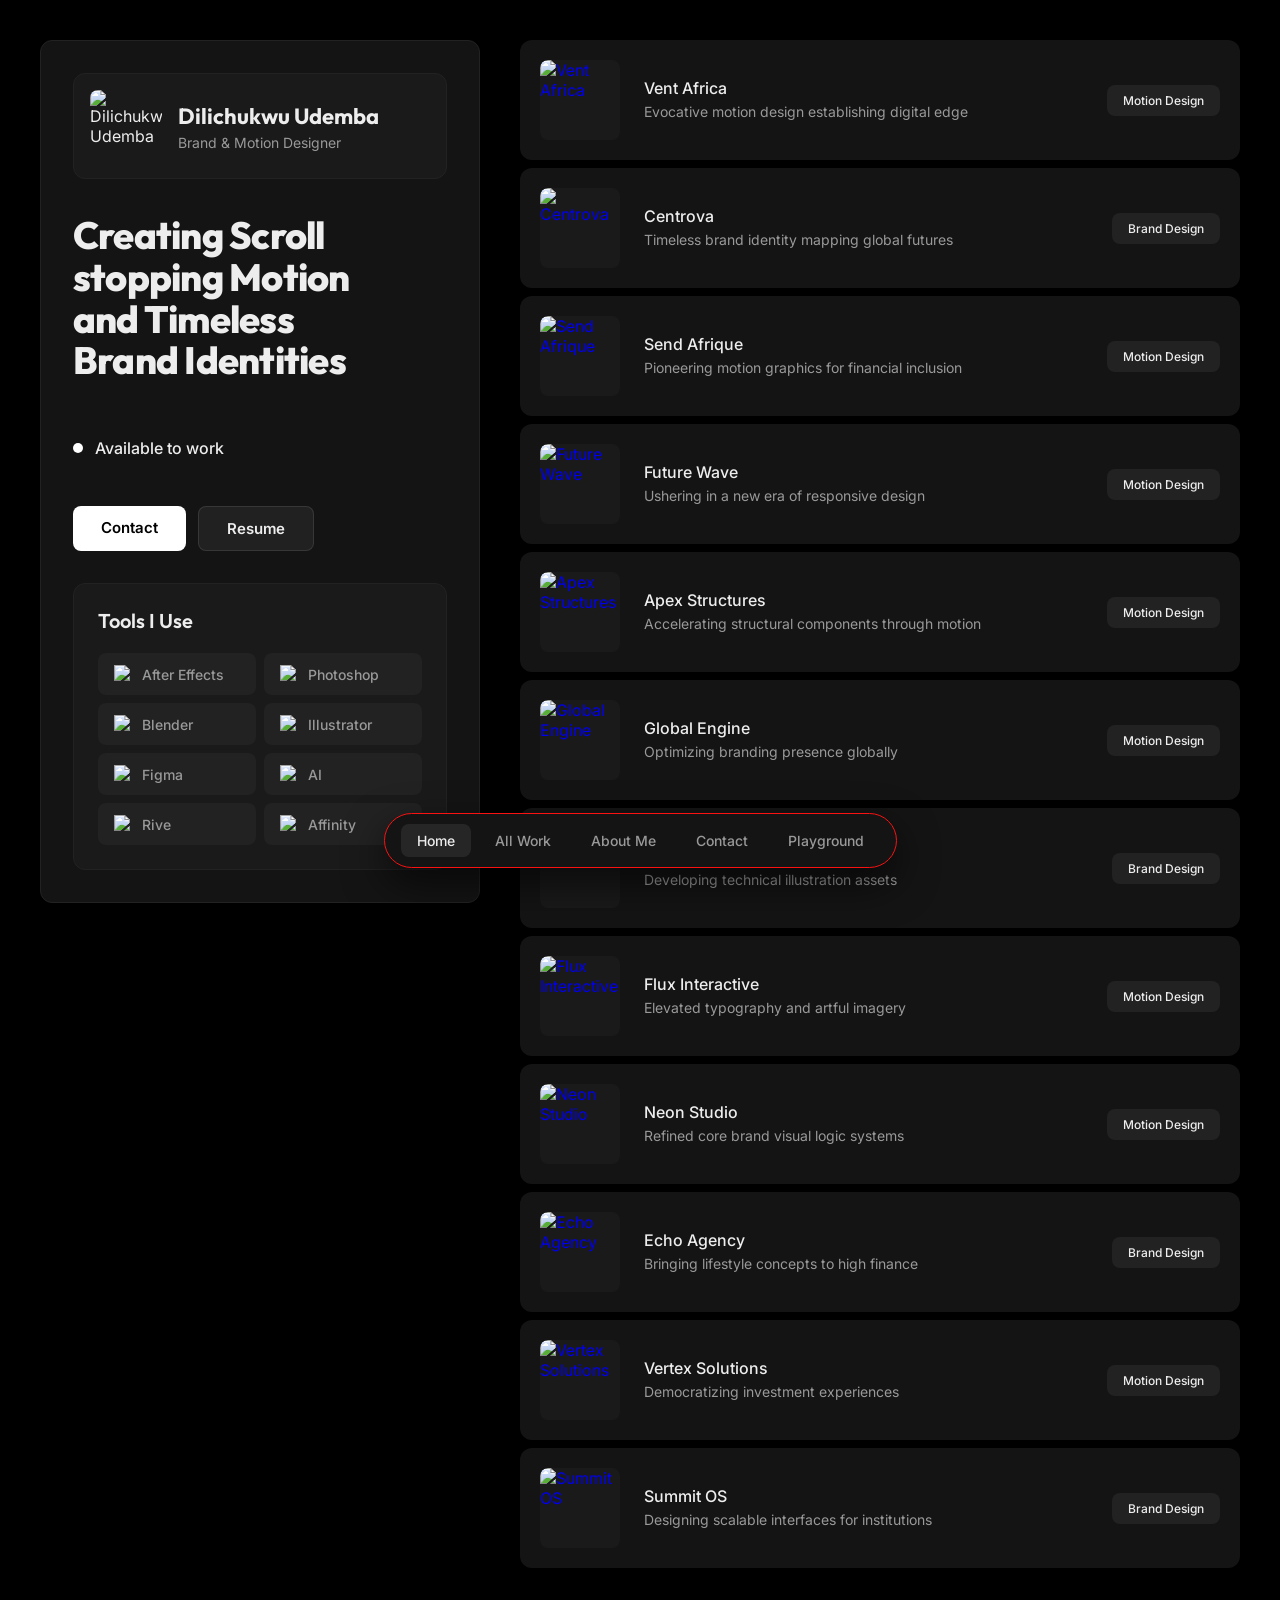
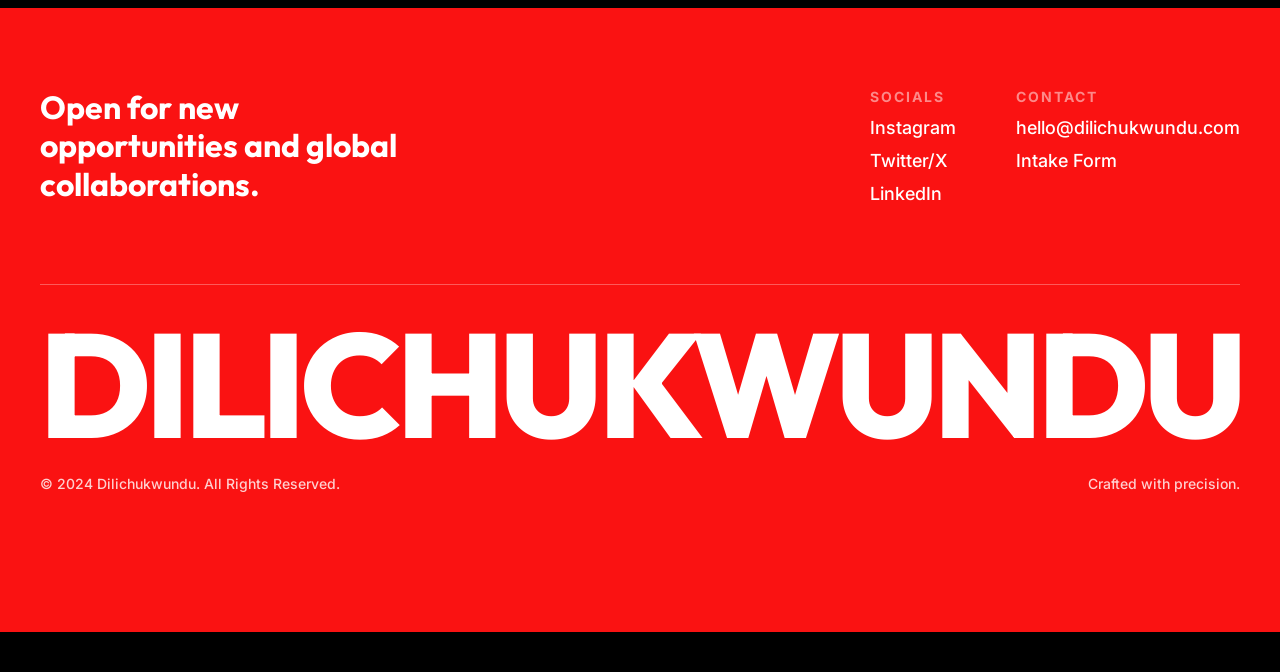
==== index.html @ 78cbc9ac "Initialize Headless Architecture" ====
<!DOCTYPE html>
<html lang="en">
<head>
    <meta charset="UTF-8">
    <meta name="viewport" content="width=device-width, initial-scale=1.0">
    <title>Dilichukwu Udemba - Design Portfolio</title>
    <link rel="stylesheet" href="style.css">
    <!-- Netlify Identity Widget for Decap CMS Auth -->
    <script src="https://identity.netlify.com/v1/netlify-identity-widget.js"></script>
</head>
<body>
    
    <div class="portfolio-container animate-fade-in">
        <!-- Left Panel -->
        <aside class="sidebar interactive-card">
            <div class="profile-card">
                <img src="https://images.unsplash.com/photo-1507003211169-0a1dd7228f2d?auto=format&fit=crop&w=100&h=100" alt="Dilichukwu Udemba" class="avatar interactive-scale">
                <div class="profile-info">
                    <h2>Dilichukwu Udemba</h2>
                    <p>Brand & Motion Designer</p>
                </div>
            </div>

            <h1 class="main-heading">
                Creating Scroll<br>stopping Motion<br>and Timeless<br>Brand Identities
            </h1>

            <div class="status-container">
                <div class="status-dot pulse"></div>
                <span class="status-text">Available to work</span>
            </div>

            <div class="button-group">
                <a href="contact.html" class="btn btn-primary interactive-btn" style="text-decoration:none; text-align:center;">Contact</a>
                <a href="https://drive.google.com/file/d/1yPds69o5Xn8-OzzATjPqBiv3O1xnr2qE/view?usp=sharing" target="_blank" class="btn btn-secondary interactive-btn" style="text-decoration:none; text-align:center;">Resume</a>
            </div>

            <div class="tools-section">
                <h3>Tools I Use</h3>
                <div class="tools-grid">
                    <span class="tool-pill"><img src="https://api.iconify.design/logos/adobe-after-effects.svg" alt="Ae">After Effects</span>
                    <span class="tool-pill"><img src="https://api.iconify.design/logos/adobe-photoshop.svg" alt="Ps">Photoshop</span>
                    <span class="tool-pill"><img src="https://api.iconify.design/logos/blender.svg" alt="Blender">Blender</span>
                    <span class="tool-pill"><img src="https://api.iconify.design/logos/adobe-illustrator.svg" alt="Ai">Illustrator</span>
                    <span class="tool-pill"><img src="https://api.iconify.design/logos/figma.svg" alt="Figma">Figma</span>
                    <span class="tool-pill"><img src="https://api.iconify.design/logos/openai-icon.svg" alt="AI">AI</span>
                    <span class="tool-pill"><img src="https://api.iconify.design/simple-icons/rive.svg?color=%23ff5e00" alt="Rive">Rive</span>
                    <span class="tool-pill"><img src="https://api.iconify.design/simple-icons/affinitydesigner.svg?color=%230a84ff" alt="Affinity">Affinity</span>
                </div>
            </div>
        </aside>

        <!-- Right Panel (Scrollable) -->
        <main class="projects-list">
            <!-- Content will be auto-injected by data.js acting as a CMS wrapper here! -->
        </main>
    </div>

    <!-- Global Footer -->
    <footer class="site-footer">
        <div class="footer-top">
            <div class="footer-copy">
                <h3 style="font-family: var(--font-heading); font-size: 32px; max-width: 400px; line-height: 1.2;">Open for new opportunities and global collaborations.</h3>
            </div>
            <div class="footer-links">
                <div class="footer-col">
                    <h5>Socials</h5>
                    <a href="#">Instagram</a>
                    <a href="#">Twitter/X</a>
                    <a href="#">LinkedIn</a>
                </div>
                <div class="footer-col">
                    <h5>Contact</h5>
                    <a href="mailto:hello@dilichukwundu.com">hello@dilichukwundu.com</a>
                    <a href="contact.html">Intake Form</a>
                </div>
            </div>
        </div>
        <div class="footer-bottom">
            <div class="bold-name">Dilichukwundu</div>
            <div class="footer-meta">
                <span>© 2024 Dilichukwundu. All Rights Reserved.</span>
                <span>Crafted with precision.</span>
            </div>
        </div>
    </footer>

    <!-- Floating Navigation -->
    <nav class="floating-nav animate-fade-in">
        <a href="index.html" class="nav-link active">Home</a>
        <div class="nav-dropdown">
            <a href="all-work.html" class="nav-link">All Work</a>
            <div class="dropdown-menu">
                <a href="all-work.html?filter=motion" class="dropdown-item">Motion Design</a>
                <a href="all-work.html?filter=brand" class="dropdown-item">Brand Design</a>
            </div>
        </div>
        <a href="about.html" class="nav-link">About Me</a>
        <a href="contact.html" class="nav-link">Contact</a>
        <a href="playground.html" class="nav-link">Playground</a>
    </nav>

    <!-- Content Engine -->
    <script src="data.js"></script>
    <script src="script.js"></script>
</body>
</html>
---- style.css ----
@import url('https://fonts.googleapis.com/css2?family=Outfit:wght@500;600;700;800&family=Inter:wght@400;500;600&display=swap');

:root {
    /* Solid Dark Theme Palette (No Glass) */
    --bg-main: #000000;
    --box-bg: #141414; /* Solid opaque grey replacing translucent glass logic */
    --box-inner: #1A1A1A; /* Lighter solid grey delineating embedded structures */
    --accent: #FFFFFF;
    --border-dim: #222222; /* Solid dark contour lines eliminating glassy rim-lighting */
    --text-primary: #EDEDED;
    --text-secondary: #999999;

    --font-heading: 'Outfit', sans-serif;
    --font-body: 'Inter', sans-serif;

    --radius-xl: 12px;
    --radius-lg: 12px;
    --radius-md: 8px;
    --radius-pill: 8px;
}

* {
    box-sizing: border-box;
    margin: 0;
    padding: 0;
}

body {
    background: var(--bg-main); /* Replaced gradient defining explicitly pure black void */
    color: var(--text-primary);
    font-family: var(--font-body);
    min-height: 100vh;
    padding: 40px;
    overflow-x: hidden; /* Guarantee strict boundary isolation against typographical expansions */
}

.portfolio-container {
    display: flex;
    flex-direction: row;
    align-items: flex-start;
    gap: 40px;
    width: 100%;
    max-width: 1800px;
    margin: 0;
    padding-bottom: 40px; /* Reduced padding closing layout gap preceding the footer */
    position: relative;
    z-index: 10;
}

/* Animations */
@keyframes fadeInUp {
    from {
        opacity: 0;
        transform: translateY(20px);
    }

    to {
        opacity: 1;
        transform: translateY(0);
    }
}

@keyframes pulse {
    0% {
        transform: scale(1);
        box-shadow: 0 0 0 0 rgba(255, 255, 255, 0.7);
    }

    70% {
        transform: scale(1.1);
        box-shadow: 0 0 0 10px rgba(255, 255, 255, 0);
    }

    100% {
        transform: scale(1);
        box-shadow: 0 0 0 0 rgba(255, 255, 255, 0);
    }
}

.animate-fade-in {
    animation: fadeInUp 0.5s cubic-bezier(0.16, 1, 0.3, 1) forwards;
}

/* Solid Brutalist Interactive Base */
.interactive-card {
    position: relative;
    background-color: var(--box-bg);
    overflow: hidden;
    border: 1px solid var(--border-dim);
    /* Stripped backdrop-filters computing transparent glass geometry directly */
}

/* Dynamic subtle mouse-gradient tracking */
.interactive-card::before {
    content: "";
    background: radial-gradient(800px circle at var(--mouse-x, 50%) var(--mouse-y, 50%),
            rgba(255, 255, 255, 0.03),
            transparent 40%);
    border-radius: inherit;
    position: absolute;
    inset: 0;
    opacity: 0;
    transition: opacity 0.4s;
    pointer-events: none;
    z-index: 2;
}

.interactive-card:hover::before {
    opacity: 1;
}

/* --- Left Sidebar --- */
.sidebar {
    border-radius: var(--radius-xl);
    padding: 32px;
    flex: 0 0 440px;
    display: flex;
    flex-direction: column;
    gap: 32px;
    position: sticky;
    top: 40px;
}

.profile-card {
    background-color: var(--box-inner); /* Transitioned to specific explicit opaque block structure */
    border-radius: var(--radius-lg);
    padding: 16px;
    display: flex;
    align-items: center;
    gap: 16px;
    border: 1px solid var(--border-dim);
}

.avatar {
    width: 72px;
    height: 72px;
    border-radius: var(--radius-md);
    object-fit: cover;
}

.profile-info {
    display: flex;
    flex-direction: column;
    gap: 4px;
}

.profile-info h2 {
    font-family: var(--font-heading);
    font-size: 22px;
    font-weight: 700;
}

.profile-info p {
    font-size: 14px;
    color: var(--text-secondary);
}

/* Main Heading */
.main-heading {
    font-family: var(--font-heading);
    font-size: 38px; /* Tighter layout matching expanded phrase structure tightly */
    line-height: 1.1;
    font-weight: 800;
    letter-spacing: -0.02em;
    margin-top: 4px;
    margin-bottom: 24px;
}

.highlight {
    color: var(--accent);
}

/* Status Indicator */
.status-container {
    display: flex;
    align-items: center;
    gap: 12px;
    margin-bottom: 8px;
}

.status-dot {
    width: 10px;
    height: 10px;
    background-color: var(--accent);
    border-radius: 50%;
}

.pulse {
    animation: pulse 2s infinite ease-in-out;
}

.status-text {
    font-weight: 500;
    font-size: 16px;
}

/* Buttons */
.button-group {
    display: flex;
    gap: 12px;
    margin-top: 8px;
}

.btn {
    padding: 12px 28px;
    border-radius: var(--radius-pill);
    font-weight: 600;
    font-size: 15px;
    font-family: var(--font-body);
    cursor: pointer;
    border: none;
    position: relative;
    overflow: hidden;
    z-index: 1;
}

.btn-primary {
    background-color: var(--accent);
    color: #000;
    transition: all 0.3s cubic-bezier(0.25, 1, 0.5, 1);
}

.btn-secondary {
    background-color: rgba(255, 255, 255, 0.06);
    color: var(--text-primary);
    border: 1px solid rgba(255, 255, 255, 0.1); /* Explicitly rendered thin glass border */
    transition: all 0.3s cubic-bezier(0.25, 1, 0.5, 1);
}

/* Base Interactive Math */
.interactive-btn {
    will-change: transform;
}

/* Explicit Active States */
.btn-primary:active, .btn-secondary:active {
    transform: scale(0.94) translateY(2px) !important;
    box-shadow: 0 2px 8px rgba(0,0,0,0.5) !important;
}

/* Explicit Hover States */
.btn-primary:hover {
    background-color: #FA1212; /* Aggressive Red Brand Accent */
    color: #FFFFFF;
    transform: translateY(-4px);
    box-shadow: 0 12px 32px rgba(250, 18, 18, 0.3);
}

.btn-secondary:hover {
    background-color: var(--accent);
    color: #000000;
    transform: translateY(-4px);
    box-shadow: 0 12px 32px rgba(255, 255, 255, 0.15);
}

/* Tools Section */
.tools-section {
    background-color: var(--box-inner); /* Transitioned explicitly to specific opaque mapping */
    border-radius: var(--radius-lg);
    padding: 24px;
    margin-top: auto;
    border: 1px solid var(--border-dim); 
}

.tools-section h3 {
    font-family: var(--font-heading);
    font-size: 20px;
    margin-bottom: 20px;
    font-weight: 600;
}

.tools-grid {
    display: grid;
    grid-template-columns: 1fr 1fr;
    gap: 8px;
}

.tool-pill {
    display: inline-flex;
    align-items: center;
    justify-content: flex-start; /* Changed to left alignment */
    gap: 10px;
    background-color: #222222; /* Pure brutalist solid tag mapping establishing flat opaque layouts */
    color: var(--text-secondary);
    padding: 12px 16px;
    border-radius: var(--radius-pill);
    font-size: 14px;
    font-weight: 500;
    border: none;
    transition: all 0.2s;
    user-select: none;
}

.tool-pill img {
    width: 18px;
    height: 18px;
    object-fit: contain;
    opacity: 1; /* Resetting transparency allowing colored branding absolute vibrancy */
    pointer-events: none;
}

/* --- Right Panel (Projects) Premium Porto Rocha Logic --- */
.projects-list {
    flex: 1;
    display: flex;
    flex-direction: column;
    gap: 8px;
    /* Tightly packed list like Porto Rocha natively stretching */
}

.project-card {
    border-radius: var(--radius-lg);
    padding: 20px;
    display: flex;
    align-items: center;
    gap: 24px;
    cursor: pointer;
    flex: 0 0 auto;
    border: none;
    background-color: var(--box-bg);
    will-change: transform, opacity, background-color, box-shadow;
    box-shadow: inset 0 0 0 1px transparent; /* Geometry prep */
    transition: background-color 0.2s ease, box-shadow 0.2s ease, border-radius 0.2s ease;
}

/* Premium Hover adding strict 1pt inset stroke */
.project-card:hover {
    background-color: rgba(255, 255, 255, 0.07);
    box-shadow: inset 0 0 0 1px #FA1212;
}

.project-card.stagger-in {
    animation: fadeInUp 0.5s cubic-bezier(0.16, 1, 0.3, 1) both;
}

/* Structured Typography */
.project-text {
    flex: 1;
    /* Pushes the tag pill tightly to the right */
    display: flex;
    flex-direction: column;
    gap: 4px;
}

.project-title {
    font-family: var(--font-body);
    font-size: 16px;
    font-weight: 500;
    color: var(--text-primary);
}

.project-desc {
    font-family: var(--font-body);
    font-size: 14px;
    font-weight: 400;
    color: var(--text-secondary);
    line-height: 1.4;
}

.project-tag {
    background-color: rgba(255, 255, 255, 0.06);
    color: var(--text-primary);
    padding: 8px 16px;
    border-radius: var(--radius-pill);
    font-size: 12px;
    font-weight: 500;
    border: none;
    transition: all 0.2s ease;
}

.project-card:hover .project-tag {
    background-color: var(--accent);
    color: #000;
}

/* Thumbs perfectly square aligning with edge */
.project-thumb {
    width: 80px;
    height: 80px;
    min-width: 80px;
    border-radius: var(--radius-md);
    background-color: var(--box-inner);
    position: relative;
    overflow: hidden;
    transition: transform 0.4s ease;
}

.project-card:hover .project-thumb {
    transform: scale(1.02);
    /* Very minimal micro-interaction on image */
}

/* Dynamic Gradients */
.thumb-1 {
    background: linear-gradient(135deg, #111, #333);
}

.thumb-2 {
    background: linear-gradient(to right, #0a0a0a, #444);
}

.thumb-3 {
    background: radial-gradient(circle at top left, #555, #000);
}

.thumb-4 {
    background: conic-gradient(from 45deg, #222, #555, #222);
}

.thumb-5 {
    background: repeating-linear-gradient(45deg, #111, #111 8px, #333 8px, #333 16px);
}

.thumb-6 {
    background: linear-gradient(to bottom, #1a1a1a, #050505);
}

/* Responsive Base */
@media (max-width: 1100px) {
    body {
        min-height: 100vh;
        overflow-y: auto;
        padding: 16px;
    }

    .portfolio-container {
        flex-direction: column;
        height: auto;
        gap: 16px;
    }

    .sidebar {
        flex: none;
        width: 100%;
        position: static;
        padding: 24px;
    }

    .projects-list {
        height: auto;
        overflow: visible;
        padding-right: 0;
    }

    .project-card {
        flex-direction: column;
        align-items: flex-start;
    }

    .project-tag {
        align-self: flex-start;
    }
}

/* Floating Navigation */
.floating-nav {
    position: fixed;
    bottom: 32px;
    left: 0;
    right: 0;
    margin: 0 auto;
    width: max-content;
    background-color: var(--box-bg);
    border: 1px solid #FA1212; /* Thin Bright Red Stroke */
    border-radius: 40px;
    padding: 10px 16px;
    display: flex;
    justify-content: center;
    align-items: center;
    gap: 8px;
    z-index: 100;
    /* Removed redundant glassy alpha blurring variables */
    box-shadow: 0 16px 40px rgba(0,0,0,0.6);
}

.nav-link {
    color: var(--text-secondary);
    text-decoration: none;
    font-size: 14px;
    font-weight: 500;
    padding: 8px 16px;
    border-radius: var(--radius-pill);
    transition: all 0.2s ease;
}

.nav-link:hover, .nav-link.active {
    color: var(--text-primary);
    background-color: rgba(255,255,255,0.08);
}

/* --- Navigation Dropdown Overrides --- */
.nav-dropdown {
    position: relative;
    display: flex;
}

.dropdown-menu {
    position: absolute;
    bottom: calc(100% + 12px);
    left: 50%;
    transform: translateX(-50%) translateY(10px) scale(0.95);
    background-color: rgba(25,25,35,0.85); /* Slightly darker solid base for contrast against projects */
    backdrop-filter: blur(24px);
    -webkit-backdrop-filter: blur(24px);
    border: 1px solid rgba(255,255,255,0.1);
    border-radius: var(--radius-lg);
    padding: 8px;
    display: flex;
    flex-direction: column;
    gap: 4px;
    opacity: 0;
    visibility: hidden;
    transition: all 0.2s cubic-bezier(0.16, 1, 0.3, 1);
    box-shadow: 0 16px 40px rgba(0,0,0,0.8);
    min-width: 150px;
    z-index: 101;
}

.nav-dropdown:hover .dropdown-menu {
    opacity: 1;
    visibility: visible;
    transform: translateX(-50%) translateY(0) scale(1);
}

.dropdown-item {
    color: var(--text-secondary);
    text-decoration: none;
    font-size: 13px;
    font-weight: 500;
    padding: 10px 16px;
    border-radius: var(--radius-md);
    transition: all 0.2s ease;
    white-space: nowrap;
    text-align: center;
}

.dropdown-item:hover {
    color: var(--text-primary);
    background-color: rgba(255,255,255,0.08);
}

@media (max-width: 1100px) {
    .floating-nav {
        bottom: 24px;
        padding: 8px 12px;
        gap: 4px;
    }
    .nav-link {
        font-size: 13px;
        padding: 6px 10px;
    }
}

/* --- All Work Page (Bento Grid Architecture) --- */
.masonry-wrapper {
    flex: 1;
    width: 100%;
    margin: 0 auto;
}

.masonry-grid {
    display: grid;
    grid-template-columns: repeat(2, 1fr);
    grid-auto-rows: 280px;
    gap: 16px;
    width: 100%;
}

.masonry-card {
    border-radius: var(--radius-lg);
    padding: 32px;
    cursor: pointer;
    background-color: var(--box-bg);
    display: flex;
    flex-direction: column;
    justify-content: flex-end;
    position: relative;
    overflow: hidden;
    margin-bottom: 0;
    border: none;
}

.masonry-card::after {
    /* Dedicated visual edge-overlay ensuring internal z-index arrays like absolutely positioned images remain perfectly constrained visually without overriding hover calculations natively. */
    content: "";
    position: absolute;
    inset: 0;
    border-radius: inherit;
    box-shadow: inset 0 0 0 1px transparent;
    transition: box-shadow 0.2s ease;
    z-index: 10;
    pointer-events: none;
}

.masonry-card:hover::after {
    box-shadow: inset 0 0 0 1px #FA1212; /* Inject 1pt red brand border exactly inside bounds */
}

.masonry-card.stagger-in {
    animation: fadeInUp 0.7s cubic-bezier(0.16, 1, 0.3, 1) both;
}

/* Base image styling */
.masonry-thumb {
    position: absolute;
    inset: 0;
    width: 100%;
    height: 100%;
    z-index: 1;
    background-color: #111;
}

.masonry-thumb img {
    width: 100%;
    height: 100%;
    object-fit: cover;
    opacity: 0.8; /* Brighter neutral baseline */
    transition: opacity 0.4s ease, transform 0.5s ease;
}

/* Gradient Contrast Scrim */
.masonry-thumb::after {
    content: "";
    position: absolute;
    inset: 0;
    background: linear-gradient(to top, rgba(0, 0, 0, 0.95) 0%, rgba(0, 0, 0, 0.4) 50%, transparent 100%);
    z-index: 2;
    pointer-events: none;
}

.masonry-card:hover .masonry-thumb img {
    opacity: 1; /* Full brightness on hover */
    transform: scale(1.04);
}

.masonry-text {
    position: relative;
    z-index: 2;
    display: flex;
    flex-direction: column;
    gap: 12px;
    pointer-events: none;
}

.masonry-title {
    font-family: var(--font-body);
    font-size: 26px;
    font-weight: 600;
    color: #FFFFFF;
    text-shadow: 0 4px 16px rgba(0,0,0,0.9);
}

.masonry-desc {
    font-size: 16px;
    color: #DDDDDD;
    line-height: 1.4;
    text-shadow: 0 2px 8px rgba(0,0,0,0.9);
}

.masonry-tag {
    align-self: flex-start;
    background-color: var(--accent);
    color: #000;
    padding: 6px 16px;
    border-radius: var(--radius-pill);
    font-size: 13px;
    font-weight: 600;
}

/* BENTO PATTERN LOGIC - Creates a 6-item repeating visual cycle */
.masonry-card:nth-child(6n + 1) { grid-column: span 2; grid-row: span 2; }
.masonry-card:nth-child(6n + 2) { grid-column: span 1; grid-row: span 1; }
.masonry-card:nth-child(6n + 3) { grid-column: span 1; grid-row: span 1; }
.masonry-card:nth-child(6n + 4) { grid-column: span 1; grid-row: span 2; }
.masonry-card:nth-child(6n + 5) { grid-column: span 1; grid-row: span 1; }
.masonry-card:nth-child(6n + 6) { grid-column: span 1; grid-row: span 1; }

@media (max-width: 1100px) {
    .masonry-grid {
        grid-template-columns: 1fr; /* Single column on phones */
    }
    .masonry-card:nth-child(n) { grid-column: span 1; grid-row: span 1; }
}

/* --- Case Study Overrides --- */
.case-study-container {
    flex: 1;
    display: flex;
    flex-direction: column;
    gap: 32px;
    margin: 0 auto;
    width: 100%;
}

.case-study-hero {
    width: 100%;
    height: 480px;
    border-radius: var(--radius-xl);
    object-fit: cover;
    background-color: var(--box-inner);
    display: block;
}

.case-meta {
    display: flex;
    gap: 40px;
    padding: 32px;
    background-color: var(--box-bg);
    border-radius: var(--radius-lg);
    border: 1px solid var(--border-dim);
}

.meta-item {
    display: flex;
    flex-direction: column;
    gap: 8px;
}

.meta-label { 
    font-size: 13px; 
    color: var(--text-secondary); 
    text-transform: uppercase; 
    letter-spacing: 1px;
}

.meta-value { 
    font-size: 16px; 
    font-weight: 500; 
    color: var(--text-primary); 
}

.case-section {
    display: flex;
    flex-direction: column;
    gap: 16px;
    padding: 0 16px;
    max-width: 800px;
}

.case-section h3 {
    font-size: 26px;
    font-family: var(--font-heading);
    color: var(--accent);
}

.case-section p {
    font-size: 16px;
    line-height: 1.7;
    color: var(--text-secondary);
}

.case-gallery {
    display: flex;
    flex-direction: column;
    gap: 24px;
    margin-top: 16px;
}

.case-gallery img {
    width: 100%;
    border-radius: var(--radius-lg);
    background-color: var(--box-inner);
    object-fit: cover;
}

/* --- About Page Architecture --- */
.about-container {
    flex: 1;
    display: flex;
    flex-direction: column;
    gap: 40px;
    max-width: 900px;
    margin: 0 auto;
}

.about-hero {
    width: 100%;
    height: 480px;
    object-fit: cover;
    border-radius: var(--radius-xl);
}

.about-copy {
    display: flex;
    flex-direction: column;
    gap: 16px;
}

.about-copy p {
    font-size: 18px;
    color: var(--text-secondary);
    line-height: 1.7;
}

.about-stats {
    display: flex;
    flex-wrap: wrap;
    gap: 60px;
    padding: 40px 0;
    border-top: 1px solid rgba(255,255,255,0.05);
    border-bottom: 1px solid rgba(255,255,255,0.05);
    margin-top: 24px;
}

.stat-block {
    display: flex;
    flex-direction: column;
    gap: 8px;
}

.stat-block h4 {
    font-size: 40px;
    font-family: var(--font-heading);
    color: var(--accent);
}

.stat-block p {
    font-size: 13px;
    text-transform: uppercase;
    letter-spacing: 1px;
    color: var(--text-secondary);
}

/* --- Contact Architecture --- */
.contact-container {
    flex: 1;
    display: flex;
    flex-direction: column;
    gap: 48px;
    max-width: 700px;
    padding-top: 24px;
    margin: 0 auto;
}

.contact-form {
    display: flex;
    flex-direction: column;
    gap: 24px;
    background-color: var(--box-bg);
    padding: 48px;
    border-radius: var(--radius-xl);
    border: 1px solid rgba(255,255,255,0.02);
}

.form-group {
    display: flex;
    flex-direction: column;
    gap: 12px;
}

.form-group label {
    font-size: 13px;
    text-transform: uppercase;
    color: var(--text-secondary);
    letter-spacing: 1px;
    font-weight: 500;
}

.form-input {
    background-color: rgba(0,0,0,0.3);
    border: 1px solid rgba(255,255,255,0.05);
    padding: 16px 20px;
    border-radius: var(--radius-md);
    color: var(--text-primary);
    font-size: 16px;
    font-family: var(--font-body);
    transition: border 0.3s, background-color 0.3s;
}

.form-input:focus {
    outline: none;
    border: 1px solid var(--accent);
    background-color: rgba(0,0,0,0.5);
}

textarea.form-input {
    resize: vertical;
    min-height: 140px;
}

/* --- Playground Architecture --- */
.playground-grid {
    display: grid;
    grid-template-columns: repeat(3, 1fr);
    grid-auto-rows: 280px;
    gap: 16px;
}

.playground-img {
    width: 100%;
    height: 100%;
    object-fit: cover;
    border-radius: var(--radius-lg);
    cursor: crosshair;
    filter: grayscale(40%);
    transition: filter 0.4s ease, border-radius 0.4s ease;
}

.playground-img:hover {
    filter: grayscale(0%);
    border-radius: var(--radius-md);
}

.playground-img:nth-child(2n) { grid-row: span 2; }
.playground-img:nth-child(4n) { grid-column: span 2; }

@media (max-width: 1100px) {
    .playground-grid {
        grid-template-columns: repeat(2, 1fr);
    }
}
@media (max-width: 768px) {
    .playground-grid {
        grid-template-columns: 1fr;
    }
    .playground-img:nth-child(n) { grid-column: span 1; grid-row: span 1; }
}

/* --- Global Footer Architecture --- */
.site-footer {
    width: calc(100% + 80px); /* Counteracts the universal 40px left/right body padding */
    margin-left: -40px;
    background-color: #FA1212; /* Aggressive Bright Red */
    color: #FFFFFF;
    padding: 80px 40px 140px 40px; /* Padding bottom massively expanded to clear floating nav */
    display: flex;
    flex-direction: column;
    gap: 80px;
    position: relative;
    z-index: 5;
    margin-top: 0px; /* Eliminated 80px external gap ensuring visual continuity */
}

.footer-top {
    display: flex;
    justify-content: space-between;
    align-items: flex-start;
    max-width: 1800px;
    width: 100%;
    margin: 0 auto;
}

.footer-links {
    display: flex;
    gap: 60px;
}

.footer-col {
    display: flex;
    flex-direction: column;
    gap: 12px;
}

.footer-col h5 {
    font-size: 14px;
    text-transform: uppercase;
    letter-spacing: 2px;
    font-weight: 700;
    color: rgba(255,255,255,0.5);
}

.footer-col a {
    color: #FFFFFF;
    text-decoration: none;
    font-size: 18px;
    font-weight: 500;
    transition: opacity 0.2s;
}

.footer-col a:hover {
    opacity: 0.6;
}

.footer-bottom {
    max-width: 1800px;
    width: 100%;
    margin: 0 auto;
    border-top: 1px solid rgba(255,255,255,0.3);
    padding-top: 40px;
    display: flex;
    flex-direction: column;
    align-items: center;
    gap: 32px;
    overflow: hidden; /* Protect padding boundaries strictly */
}

.bold-name {
    font-size: 11.5vw; /* Adjusted coefficient safely bringing edge characters back across horizontal limits */
    font-family: var(--font-heading);
    font-weight: 800;
    line-height: 0.8;
    text-transform: uppercase;
    text-align: center;
    letter-spacing: -0.04em;
    color: #FFFFFF;
    white-space: nowrap;
}

.footer-meta {
    display: flex;
    justify-content: space-between;
    width: 100%;
    font-size: 14px;
    font-weight: 500;
    color: rgba(255,255,255,0.8);
}

@media (max-width: 1100px) {
    .site-footer {
        width: calc(100% + 32px);
        margin-left: -16px;
        padding: 60px 16px 120px 16px;
    }
    .footer-top {
        flex-direction: column;
        gap: 40px;
    }
    .footer-copy h3 {
        font-size: 26px !important;
    }
    .footer-meta {
        flex-direction: column;
        align-items: center;
        gap: 8px;
    }
}
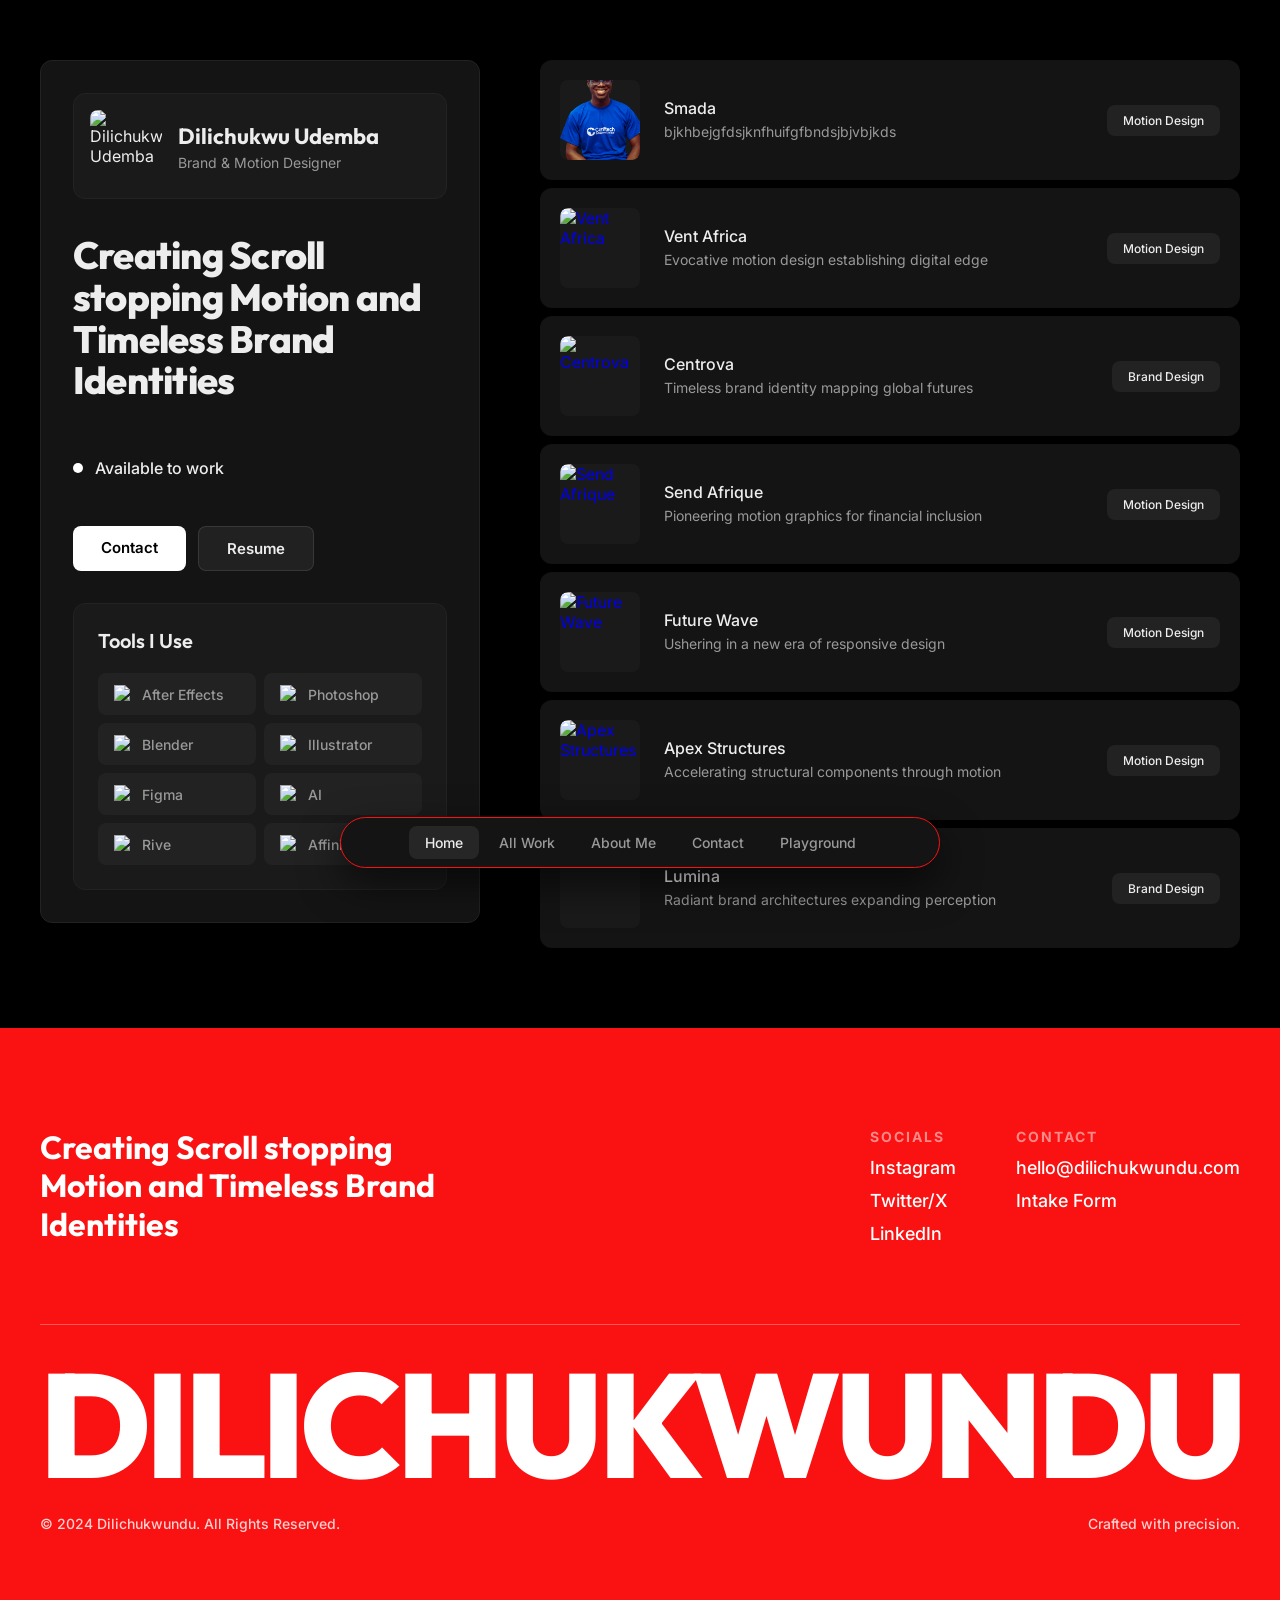
==== commit a27d223e: "Full CMS Synchronization: All pages (Home, About, Contact, Playground) are now editable via Decap da" ====
--- a/index.html
+++ b/index.html
@@ -16,18 +16,18 @@
             <div class="profile-card">
                 <img src="https://images.unsplash.com/photo-1507003211169-0a1dd7228f2d?auto=format&fit=crop&w=100&h=100" alt="Dilichukwu Udemba" class="avatar interactive-scale">
                 <div class="profile-info">
-                    <h2>Dilichukwu Udemba</h2>
-                    <p>Brand & Motion Designer</p>
+                    <h2 id="cms-userName">Dilichukwu Udemba</h2>
+                    <p id="cms-userRole">Brand & Motion Designer</p>
                 </div>
             </div>
 
-            <h1 class="main-heading">
+            <h1 class="main-heading" id="cms-mainHeading">
                 Creating Scroll<br>stopping Motion<br>and Timeless<br>Brand Identities
             </h1>
 
             <div class="status-container">
                 <div class="status-dot pulse"></div>
-                <span class="status-text">Available to work</span>
+                <span class="status-text" id="cms-statusText">Available to work</span>
             </div>
 
             <div class="button-group">
@@ -60,7 +60,7 @@
     <footer class="site-footer">
         <div class="footer-top">
             <div class="footer-copy">
-                <h3 style="font-family: var(--font-heading); font-size: 32px; max-width: 400px; line-height: 1.2;">Open for new opportunities and global collaborations.</h3>
+                <h3 id="cms-footerHeading" style="font-family: var(--font-heading); font-size: 32px; max-width: 400px; line-height: 1.2;">Open for new opportunities and global collaborations.</h3>
             </div>
             <div class="footer-links">
                 <div class="footer-col">
--- a/style.css
+++ b/style.css
@@ -26,23 +26,23 @@
 }
 
 body {
-    background: var(--bg-main); /* Replaced gradient defining explicitly pure black void */
+    background: var(--bg-main);
     color: var(--text-primary);
     font-family: var(--font-body);
     min-height: 100vh;
-    padding: 40px;
-    overflow-x: hidden; /* Guarantee strict boundary isolation against typographical expansions */
+    padding: 60px 40px; /* Increased vertical padding for better spacing */
+    overflow-x: hidden;
 }
 
 .portfolio-container {
     display: flex;
     flex-direction: row;
     align-items: flex-start;
-    gap: 40px;
-    width: 100%;
-    max-width: 1800px;
-    margin: 0;
-    padding-bottom: 40px; /* Reduced padding closing layout gap preceding the footer */
+    gap: 60px; /* Increased gap for better hierarchy on wide screens */
+    width: 100%;
+    max-width: 1600px; /* Slightly tighter maximum for better readability */
+    margin: 0 auto;
+    padding-bottom: 80px;
     position: relative;
     z-index: 10;
 }
@@ -319,8 +319,17 @@
     border: none;
     background-color: var(--box-bg);
     will-change: transform, opacity, background-color, box-shadow;
-    box-shadow: inset 0 0 0 1px transparent; /* Geometry prep */
+    box-shadow: inset 0 0 0 1px transparent;
     transition: background-color 0.2s ease, box-shadow 0.2s ease, border-radius 0.2s ease;
+}
+
+@media (max-width: 768px) {
+    .project-card {
+        flex-direction: column;
+        align-items: flex-start;
+        gap: 16px;
+        padding: 24px;
+    }
 }
 
 /* Premium Hover adding strict 1pt inset stroke */
@@ -415,40 +424,54 @@
     background: linear-gradient(to bottom, #1a1a1a, #050505);
 }
 
-/* Responsive Base */
-@media (max-width: 1100px) {
+/* Mobile Responsiveness - Phase 1 (Tablets & Medium Screens) */
+@media (max-width: 1200px) {
     body {
-        min-height: 100vh;
-        overflow-y: auto;
-        padding: 16px;
+        padding: 40px 24px;
     }
 
     .portfolio-container {
         flex-direction: column;
-        height: auto;
-        gap: 16px;
+        gap: 40px;
     }
 
     .sidebar {
         flex: none;
         width: 100%;
         position: static;
-        padding: 24px;
-    }
-
-    .projects-list {
-        height: auto;
-        overflow: visible;
-        padding-right: 0;
-    }
-
-    .project-card {
-        flex-direction: column;
-        align-items: flex-start;
-    }
-
-    .project-tag {
-        align-self: flex-start;
+        padding: 0; /* Removing extra padding since it sits in the body flow now */
+    }
+
+    .main-heading {
+        font-size: 32px;
+    }
+}
+
+/* Mobile Responsiveness - Phase 2 (Phones) */
+@media (max-width: 768px) {
+    body {
+        padding: 32px 20px;
+    }
+
+    .portfolio-container {
+        gap: 32px;
+    }
+
+    .profile-card {
+        padding: 12px;
+    }
+
+    .main-heading {
+        font-size: 28px;
+    }
+
+    .btn {
+        padding: 12px 20px;
+        font-size: 14px;
+    }
+
+    .tools-grid {
+        grid-template-columns: 1fr; /* Stack tools on very small screens */
     }
 }
 
@@ -456,20 +479,19 @@
 .floating-nav {
     position: fixed;
     bottom: 32px;
-    left: 0;
-    right: 0;
+    left: 20px;
+    right: 20px;
     margin: 0 auto;
-    width: max-content;
+    width: min(calc(100% - 40px), 600px);
     background-color: var(--box-bg);
-    border: 1px solid #FA1212; /* Thin Bright Red Stroke */
+    border: 1px solid #FA1212;
     border-radius: 40px;
-    padding: 10px 16px;
+    padding: 8px 12px;
     display: flex;
     justify-content: center;
     align-items: center;
-    gap: 8px;
+    gap: 4px;
     z-index: 100;
-    /* Removed redundant glassy alpha blurring variables */
     box-shadow: 0 16px 40px rgba(0,0,0,0.6);
 }
 
@@ -539,15 +561,18 @@
     background-color: rgba(255,255,255,0.08);
 }
 
-@media (max-width: 1100px) {
+@media (max-width: 768px) {
     .floating-nav {
-        bottom: 24px;
-        padding: 8px 12px;
-        gap: 4px;
+        bottom: 20px;
+        padding: 6px 8px;
     }
     .nav-link {
-        font-size: 13px;
-        padding: 6px 10px;
+        font-size: 12px;
+        padding: 6px 12px;
+        letter-spacing: -0.01em;
+    }
+    .dropdown-menu {
+        min-width: 120px;
     }
 }
 
@@ -561,7 +586,7 @@
 .masonry-grid {
     display: grid;
     grid-template-columns: repeat(2, 1fr);
-    grid-auto-rows: 280px;
+    grid-auto-rows: minmax(280px, auto); /* Allow content to grow if needed */
     gap: 16px;
     width: 100%;
 }
@@ -675,11 +700,11 @@
 .masonry-card:nth-child(6n + 5) { grid-column: span 1; grid-row: span 1; }
 .masonry-card:nth-child(6n + 6) { grid-column: span 1; grid-row: span 1; }
 
-@media (max-width: 1100px) {
+@media (max-width: 768px) {
     .masonry-grid {
-        grid-template-columns: 1fr; /* Single column on phones */
-    }
-    .masonry-card:nth-child(n) { grid-column: span 1; grid-row: span 1; }
+        grid-template-columns: 1fr;
+    }
+    .masonry-card:nth-child(n) { grid-column: span 1; grid-row: span 1; height: 320px; }
 }
 
 /* --- Case Study Overrides --- */
@@ -723,10 +748,18 @@
     letter-spacing: 1px;
 }
 
-.meta-value { 
-    font-size: 16px; 
-    font-weight: 500; 
-    color: var(--text-primary); 
+@media (max-width: 768px) {
+    .case-study-hero {
+        height: 300px;
+    }
+    .case-meta {
+        flex-direction: column;
+        gap: 24px;
+        padding: 24px;
+    }
+    .meta-value {
+        font-size: 15px;
+    }
 }
 
 .case-section {
@@ -738,9 +771,21 @@
 }
 
 .case-section h3 {
-    font-size: 26px;
+    font-size: 24px;
     font-family: var(--font-heading);
     color: var(--accent);
+}
+
+@media (max-width: 768px) {
+    .case-section {
+        padding: 0;
+    }
+    .case-section h3 {
+        font-size: 22px;
+    }
+    .case-section p {
+        font-size: 15px;
+    }
 }
 
 .case-section p {
@@ -780,6 +825,18 @@
     border-radius: var(--radius-xl);
 }
 
+@media (max-width: 768px) {
+    .about-container {
+        gap: 32px;
+    }
+    .about-hero {
+        height: 300px;
+    }
+    .about-copy p {
+        font-size: 16px;
+    }
+}
+
 .about-copy {
     display: flex;
     flex-direction: column;
@@ -795,11 +852,19 @@
 .about-stats {
     display: flex;
     flex-wrap: wrap;
-    gap: 60px;
-    padding: 40px 0;
+    gap: 40px;
+    padding: 32px 0;
     border-top: 1px solid rgba(255,255,255,0.05);
-    border-bottom: 1px solid rgba(255,255,255,0.05);
-    margin-top: 24px;
+}
+
+@media (max-width: 768px) {
+    .about-stats {
+        gap: 32px;
+        justify-content: space-between;
+    }
+    .stat-block h4 {
+        font-size: 32px;
+    }
 }
 
 .stat-block {
@@ -837,9 +902,18 @@
     flex-direction: column;
     gap: 24px;
     background-color: var(--box-bg);
-    padding: 48px;
+    padding: 32px; /* Reduced from 48px */
     border-radius: var(--radius-xl);
     border: 1px solid rgba(255,255,255,0.02);
+}
+
+@media (max-width: 768px) {
+    .contact-container {
+        gap: 32px;
+    }
+    .contact-form {
+        padding: 24px;
+    }
 }
 
 .form-group {
@@ -918,17 +992,20 @@
 
 /* --- Global Footer Architecture --- */
 .site-footer {
-    width: calc(100% + 80px); /* Counteracts the universal 40px left/right body padding */
-    margin-left: -40px;
-    background-color: #FA1212; /* Aggressive Bright Red */
+    width: 100vw;
+    position: relative;
+    left: 50%;
+    right: 50%;
+    margin-left: -50vw;
+    margin-right: -50vw;
+    background-color: #FA1212;
     color: #FFFFFF;
-    padding: 80px 40px 140px 40px; /* Padding bottom massively expanded to clear floating nav */
+    padding: 100px 40px 160px 40px;
     display: flex;
     flex-direction: column;
     gap: 80px;
-    position: relative;
     z-index: 5;
-    margin-top: 0px; /* Eliminated 80px external gap ensuring visual continuity */
+    margin-top: 0;
 }
 
 .footer-top {
@@ -1005,22 +1082,30 @@
     color: rgba(255,255,255,0.8);
 }
 
-@media (max-width: 1100px) {
+@media (max-width: 768px) {
     .site-footer {
-        width: calc(100% + 32px);
-        margin-left: -16px;
-        padding: 60px 16px 120px 16px;
+        padding: 60px 20px 120px 20px;
+        gap: 40px;
     }
     .footer-top {
         flex-direction: column;
         gap: 40px;
     }
+    .footer-links {
+        flex-direction: column;
+        gap: 40px;
+    }
     .footer-copy h3 {
-        font-size: 26px !important;
+        font-size: 24px !important;
     }
     .footer-meta {
         flex-direction: column;
         align-items: center;
-        gap: 8px;
+        gap: 12px;
+        text-align: center;
+    }
+    .bold-name {
+        font-size: 14vw;
+        letter-spacing: -0.02em;
     }
 }
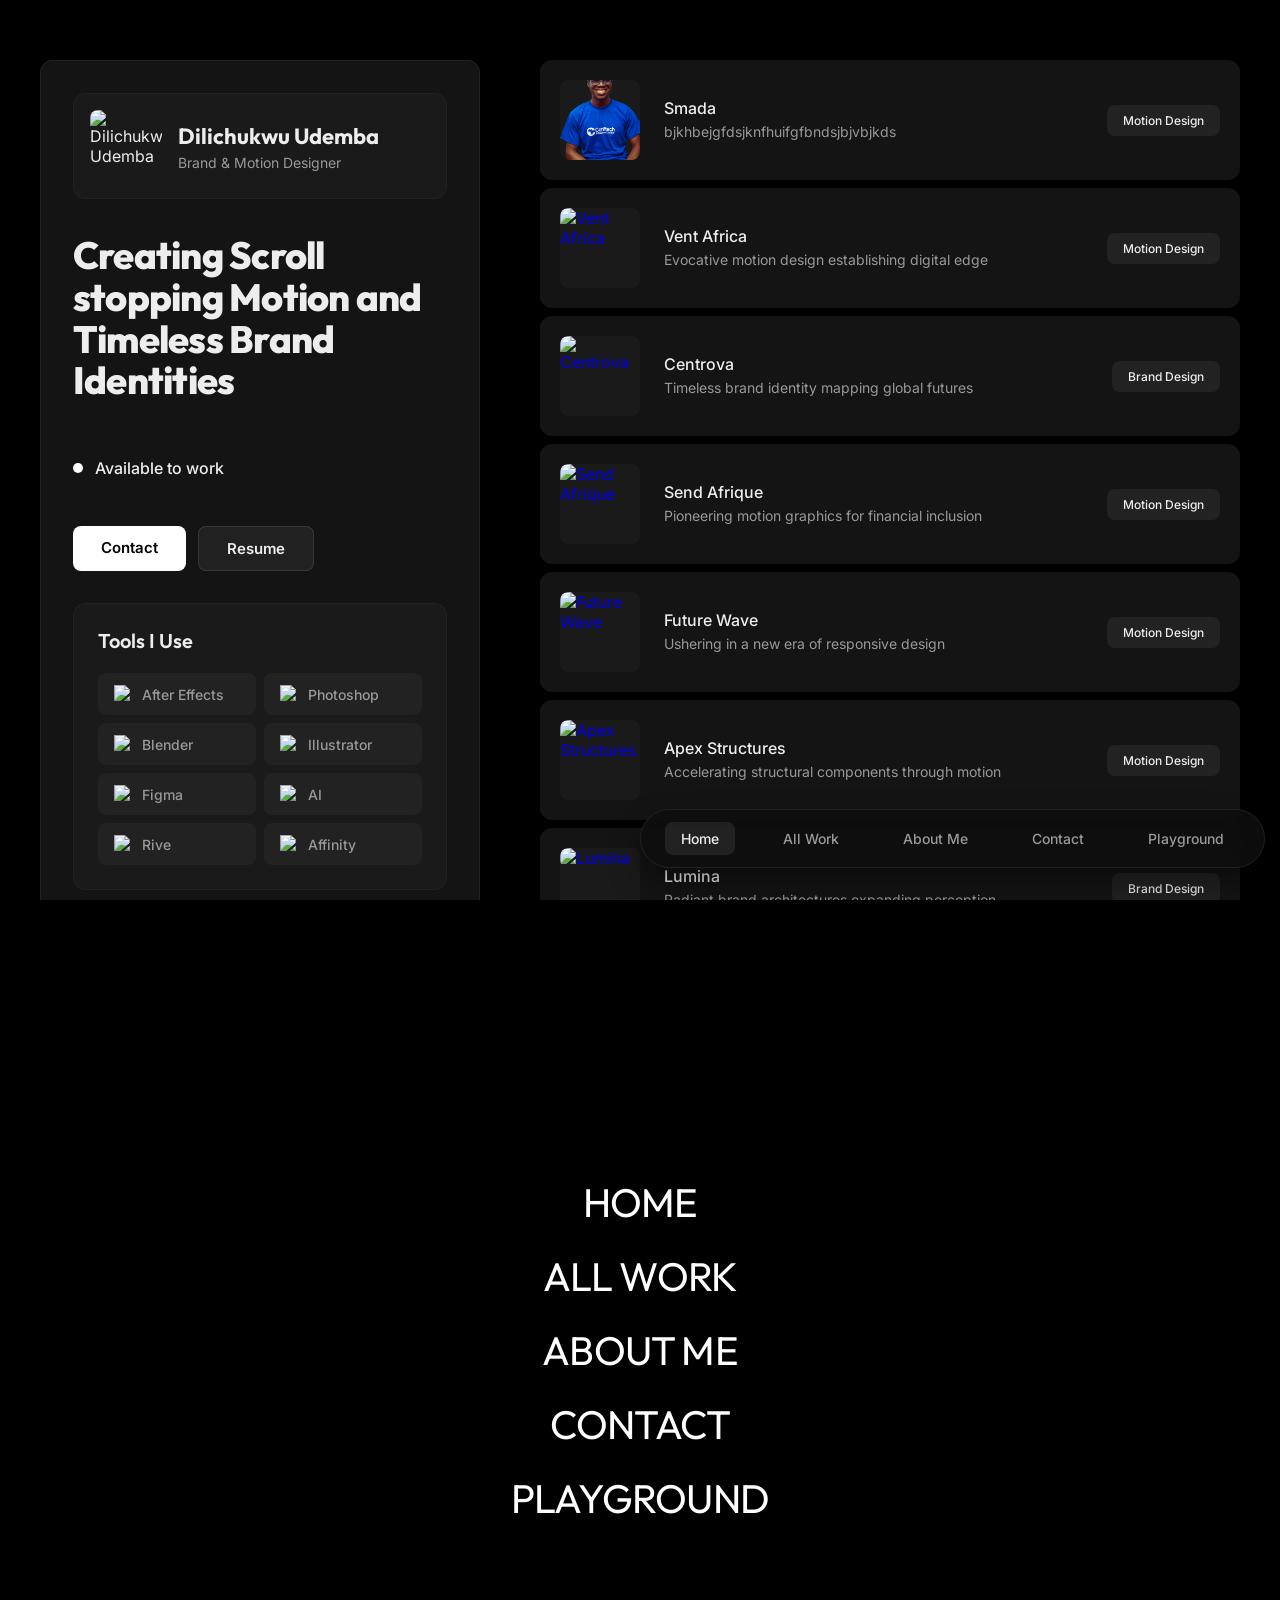
==== commit dfb7410f: "Premium UI: Implemented mobile hamburger nav and sophisticated desktop Bento masonry grids" ====
--- a/index.html
+++ b/index.html
@@ -87,18 +87,36 @@
 
     <!-- Floating Navigation -->
     <nav class="floating-nav animate-fade-in">
-        <a href="index.html" class="nav-link active">Home</a>
-        <div class="nav-dropdown">
-            <a href="all-work.html" class="nav-link">All Work</a>
-            <div class="dropdown-menu">
-                <a href="all-work.html?filter=motion" class="dropdown-item">Motion Design</a>
-                <a href="all-work.html?filter=brand" class="dropdown-item">Brand Design</a>
+        <div class="nav-links-desktop">
+            <a href="index.html" class="nav-link active">Home</a>
+            <div class="nav-dropdown">
+                <a href="all-work.html" class="nav-link">All Work</a>
+                <div class="dropdown-menu">
+                    <a href="all-work.html?filter=motion" class="dropdown-item">Motion Design</a>
+                    <a href="all-work.html?filter=brand" class="dropdown-item">Brand Design</a>
+                </div>
             </div>
+            <a href="about.html" class="nav-link">About Me</a>
+            <a href="contact.html" class="nav-link">Contact</a>
+            <a href="playground.html" class="nav-link">Playground</a>
         </div>
-        <a href="about.html" class="nav-link">About Me</a>
-        <a href="contact.html" class="nav-link">Contact</a>
-        <a href="playground.html" class="nav-link">Playground</a>
+        
+        <button class="hamburger-toggle" id="hamburger-toggle" aria-label="Toggle Menu">
+            <span></span>
+            <span></span>
+        </button>
     </nav>
+
+    <!-- Mobile Menu Overlay -->
+    <div class="mobile-menu-overlay" id="mobile-menu-overlay">
+        <div class="mobile-menu-content">
+            <a href="index.html" class="mobile-nav-link active">Home</a>
+            <a href="all-work.html" class="mobile-nav-link">All Work</a>
+            <a href="about.html" class="mobile-nav-link">About Me</a>
+            <a href="contact.html" class="mobile-nav-link">Contact</a>
+            <a href="playground.html" class="mobile-nav-link">Playground</a>
+        </div>
+    </div>
 
     <!-- Content Engine -->
     <script src="data.js"></script>
--- a/style.css
+++ b/style.css
@@ -479,20 +479,109 @@
 .floating-nav {
     position: fixed;
     bottom: 32px;
-    left: 20px;
-    right: 20px;
-    margin: 0 auto;
-    width: min(calc(100% - 40px), 600px);
-    background-color: var(--box-bg);
-    border: 1px solid #FA1212;
-    border-radius: 40px;
-    padding: 8px 12px;
-    display: flex;
+    left: 50%;
+    transform: translateX(-50%);
+    background: rgba(15, 15, 15, 0.85);
+    backdrop-filter: blur(20px);
+    padding: 12px 24px;
+    border-radius: 100px;
+    border: 1px solid var(--border-dim);
+    display: flex;
+    gap: 32px;
+    z-index: 1000;
+    box-shadow: 0 16px 32px rgba(0,0,0,0.4);
+}
+
+.nav-links-desktop {
+    display: flex;
+    gap: 32px;
+    align-items: center;
+}
+
+.hamburger-toggle {
+    display: none;
+    background: none;
+    border: none;
+    cursor: pointer;
+    width: 32px;
+    height: 32px;
+    position: relative;
+    z-index: 2001;
+}
+
+.hamburger-toggle span {
+    display: block;
+    width: 100%;
+    height: 2px;
+    background: #fff;
+    margin: 6px 0;
+    transition: 0.3s cubic-bezier(0.7, 0, 0.3, 1);
+}
+
+@media (max-width: 768px) {
+    .nav-links-desktop {
+        display: none;
+    }
+    
+    .hamburger-toggle {
+        display: flex;
+        flex-direction: column;
+        justify-content: center;
+    }
+    
+    .floating-nav {
+        padding: 12px;
+        bottom: 24px;
+    }
+}
+
+/* Mobile Menu Overlay */
+.mobile-menu-overlay {
+    position: fixed;
+    top: 0;
+    left: 0;
+    width: 100%;
+    height: 100%;
+    background: #000;
+    z-index: 2000;
+    display: flex;
+    align-items: center;
     justify-content: center;
-    align-items: center;
-    gap: 4px;
-    z-index: 100;
-    box-shadow: 0 16px 40px rgba(0,0,0,0.6);
+    transform: translateY(100%);
+    transition: 0.5s cubic-bezier(0.7, 0, 0.3, 1);
+}
+
+.mobile-menu-overlay.active {
+    transform: translateY(0);
+}
+
+.mobile-menu-content {
+    display: flex;
+    flex-direction: column;
+    gap: 24px;
+    text-align: center;
+}
+
+.mobile-nav-link {
+    font-size: 40px;
+    font-family: var(--font-heading);
+    color: #fff;
+    text-decoration: none;
+    text-transform: uppercase;
+    letter-spacing: -0.02em;
+    transition: 0.3s;
+}
+
+.mobile-nav-link:hover {
+    color: var(--accent);
+}
+
+.hamburger-toggle.active span:nth-child(1) {
+    transform: translateY(4px) rotate(45deg);
+}
+
+.hamburger-toggle.active span:nth-child(2) {
+    transform: translateY(-4px) rotate(-45deg);
 }
 
 .nav-link {
@@ -583,26 +672,48 @@
     margin: 0 auto;
 }
 
-.masonry-grid {
+/* Masonry Bento Grid System (Desktop Focus) */
+.masonry-grid, .playground-grid {
     display: grid;
-    grid-template-columns: repeat(2, 1fr);
-    grid-auto-rows: minmax(280px, auto); /* Allow content to grow if needed */
-    gap: 16px;
-    width: 100%;
-}
-
-.masonry-card {
+    grid-template-columns: repeat(auto-fill, minmax(350px, 1fr));
+    grid-auto-rows: 200px;
+    gap: 24px;
+}
+
+@media (min-width: 1024px) {
+    /* Create irregular Bento spans */
+    .masonry-card:nth-child(3n+1), .playground-img-wrapper:nth-child(3n+1) {
+        grid-row: span 2;
+    }
+    
+    .masonry-card:nth-child(4n), .playground-img-wrapper:nth-child(4n) {
+        grid-column: span 2;
+    }
+    
+    .masonry-card:nth-child(5n), .playground-img-wrapper:nth-child(5n) {
+        grid-row: span 3;
+    }
+}
+
+.masonry-card, .playground-img-wrapper {
+    position: relative;
+    width: 100%;
+    height: 100%;
+    overflow: hidden;
     border-radius: var(--radius-lg);
-    padding: 32px;
-    cursor: pointer;
-    background-color: var(--box-bg);
-    display: flex;
-    flex-direction: column;
-    justify-content: flex-end;
-    position: relative;
-    overflow: hidden;
-    margin-bottom: 0;
-    border: none;
+    background: var(--surface);
+    border: 1px solid var(--border-dim);
+}
+
+@media (max-width: 768px) {
+    .masonry-grid, .playground-grid {
+        grid-template-columns: 1fr;
+        grid-auto-rows: auto;
+    }
+    
+    .masonry-card, .playground-img-wrapper {
+        aspect-ratio: 4/5;
+    }
 }
 
 .masonry-card::after {
@@ -692,21 +803,6 @@
     font-weight: 600;
 }
 
-/* BENTO PATTERN LOGIC - Creates a 6-item repeating visual cycle */
-.masonry-card:nth-child(6n + 1) { grid-column: span 2; grid-row: span 2; }
-.masonry-card:nth-child(6n + 2) { grid-column: span 1; grid-row: span 1; }
-.masonry-card:nth-child(6n + 3) { grid-column: span 1; grid-row: span 1; }
-.masonry-card:nth-child(6n + 4) { grid-column: span 1; grid-row: span 2; }
-.masonry-card:nth-child(6n + 5) { grid-column: span 1; grid-row: span 1; }
-.masonry-card:nth-child(6n + 6) { grid-column: span 1; grid-row: span 1; }
-
-@media (max-width: 768px) {
-    .masonry-grid {
-        grid-template-columns: 1fr;
-    }
-    .masonry-card:nth-child(n) { grid-column: span 1; grid-row: span 1; height: 320px; }
-}
-
 /* --- Case Study Overrides --- */
 .case-study-container {
     flex: 1;
@@ -953,13 +1049,6 @@
 }
 
 /* --- Playground Architecture --- */
-.playground-grid {
-    display: grid;
-    grid-template-columns: repeat(3, 1fr);
-    grid-auto-rows: 280px;
-    gap: 16px;
-}
-
 .playground-img {
     width: 100%;
     height: 100%;
